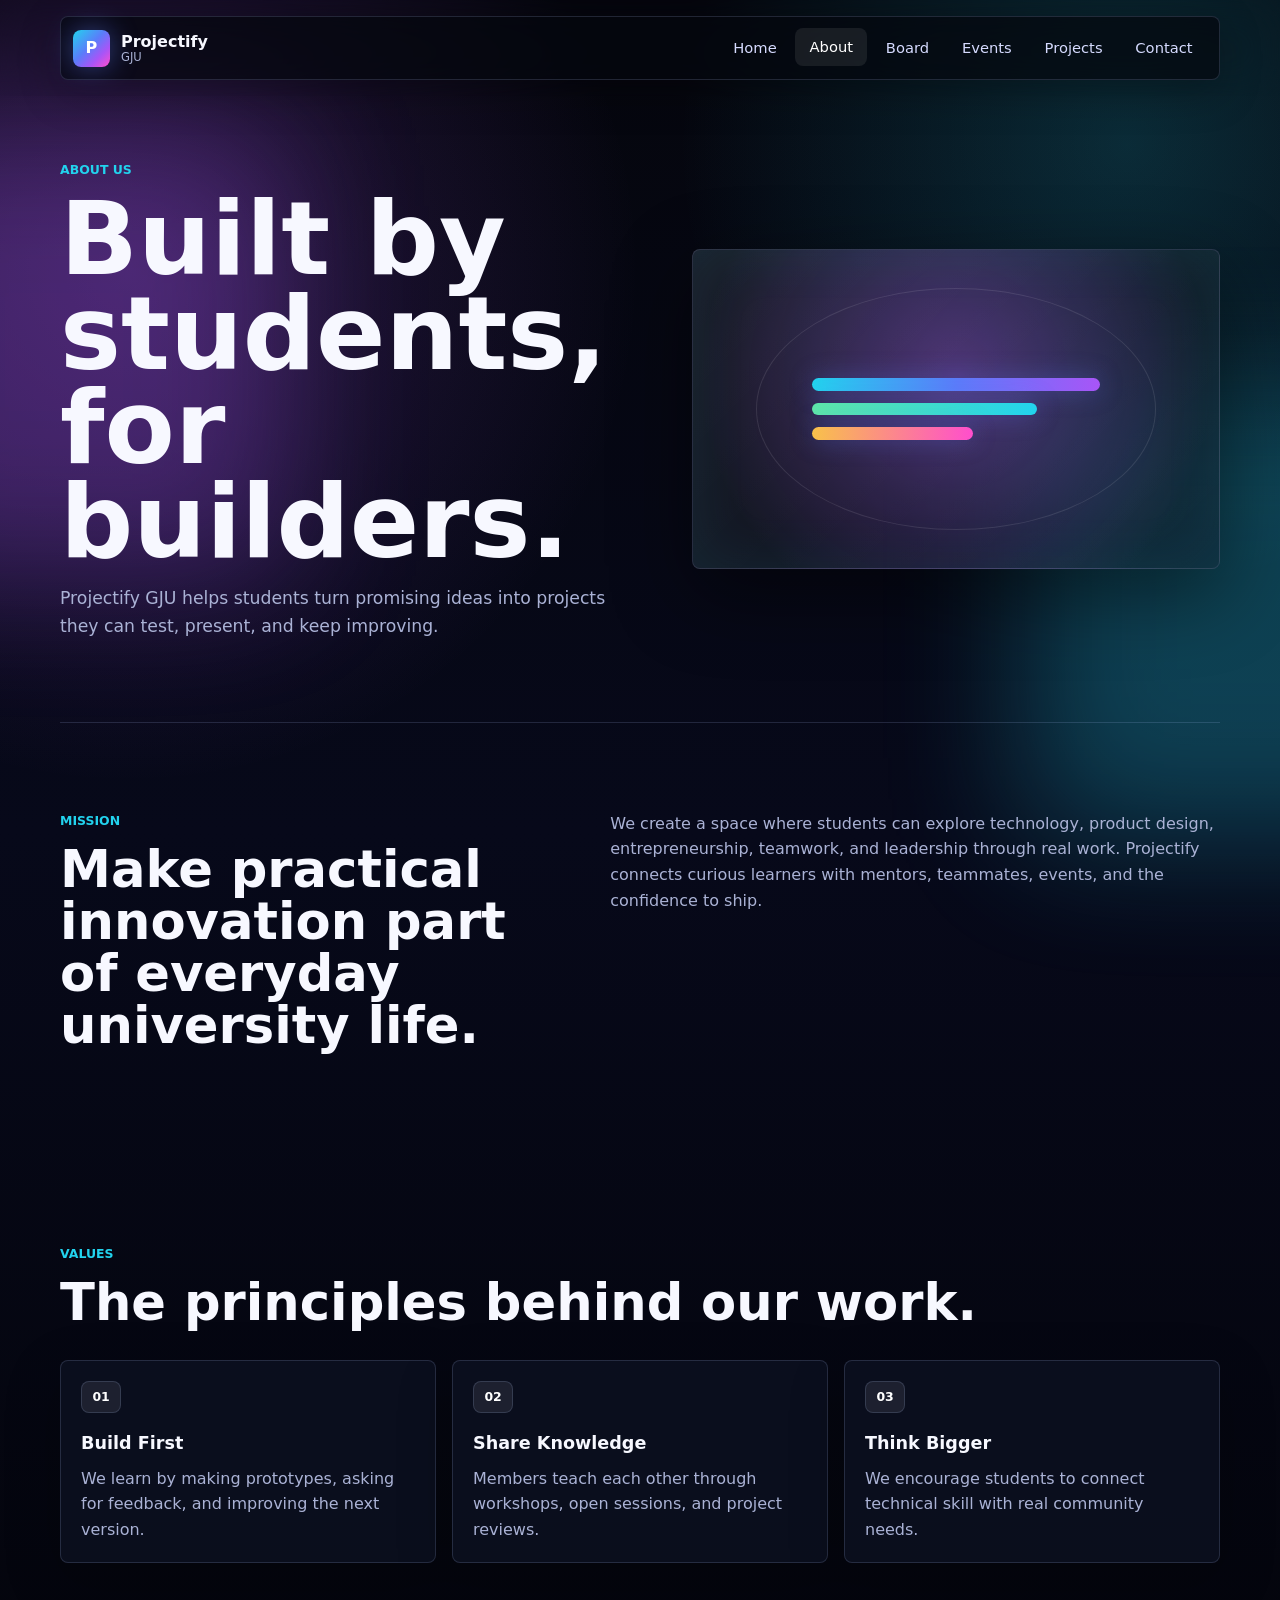
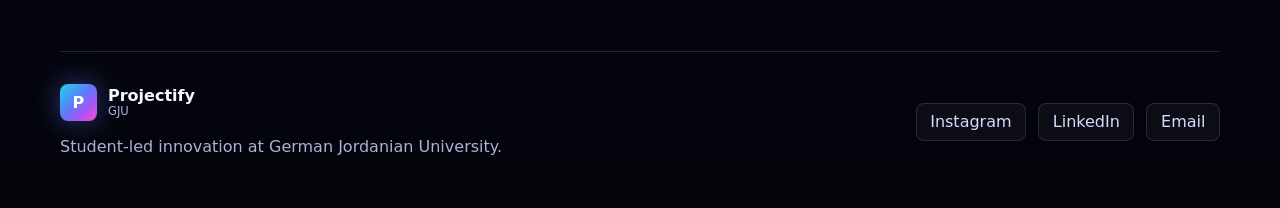
==== about.html @ 3b8bbc5c "Initial Projectify website" ====
<!DOCTYPE html>
<html lang="en">
<head>
  <meta charset="UTF-8" />
  <meta name="viewport" content="width=device-width, initial-scale=1.0" />
  <title>About | Projectify GJU</title>
  <meta name="description" content="Learn about Projectify GJU, its mission, values, and student innovation community." />
  <link rel="stylesheet" href="style.css" />
</head>
<body>
  <div class="site-glow site-glow-one"></div>
  <div class="site-glow site-glow-two"></div>

  <header class="nav-shell">
    <nav class="navbar" aria-label="Primary navigation">
      <a class="brand" href="index.html"><span class="brand-mark">P</span><span><strong>Projectify</strong><small>GJU</small></span></a>
      <button class="nav-toggle" type="button" aria-label="Open navigation" aria-expanded="false"><span></span><span></span><span></span></button>
      <div class="nav-links" data-nav-links>
        <a href="index.html">Home</a>
        <a href="about.html">About</a>
        <a href="board.html">Board</a>
        <a href="events.html">Events</a>
        <a href="projects.html">Projects</a>
        <a href="contact.html">Contact</a>
      </div>
    </nav>
  </header>

  <main>
    <section class="section page-hero">
      <div class="page-hero-grid">
        <div class="reveal">
          <p class="eyebrow">About Us</p>
          <h1>Built by students, for builders.</h1>
          <p class="page-intro">Projectify GJU helps students turn promising ideas into projects they can test, present, and keep improving.</p>
        </div>
        <div class="page-visual reveal" aria-hidden="true">
          <div class="visual-panel">
            <span class="visual-line"></span>
            <span class="visual-line"></span>
            <span class="visual-line"></span>
          </div>
        </div>
      </div>
    </section>

    <section class="section split-section reveal">
      <div>
        <p class="eyebrow">Mission</p>
        <h2>Make practical innovation part of everyday university life.</h2>
      </div>
      <p>We create a space where students can explore technology, product design, entrepreneurship, teamwork, and leadership through real work. Projectify connects curious learners with mentors, teammates, events, and the confidence to ship.</p>
    </section>

    <section class="section reveal">
      <div class="section-heading">
        <p class="eyebrow">Values</p>
        <h2>The principles behind our work.</h2>
      </div>
      <div class="card-grid three-columns">
        <article class="value-card">
          <span class="card-icon">01</span>
          <h3>Build First</h3>
          <p>We learn by making prototypes, asking for feedback, and improving the next version.</p>
        </article>
        <article class="value-card">
          <span class="card-icon">02</span>
          <h3>Share Knowledge</h3>
          <p>Members teach each other through workshops, open sessions, and project reviews.</p>
        </article>
        <article class="value-card">
          <span class="card-icon">03</span>
          <h3>Think Bigger</h3>
          <p>We encourage students to connect technical skill with real community needs.</p>
        </article>
      </div>
    </section>
  </main>

  <footer class="footer">
    <div>
      <a class="brand footer-brand" href="index.html"><span class="brand-mark">P</span><span><strong>Projectify</strong><small>GJU</small></span></a>
      <p>Student-led innovation at German Jordanian University.</p>
    </div>
    <div class="social-links">
      <a href="https://www.instagram.com/" target="_blank" rel="noreferrer">Instagram</a>
      <a href="https://www.linkedin.com/" target="_blank" rel="noreferrer">LinkedIn</a>
      <a href="mailto:projectify@gju.edu.jo">Email</a>
    </div>
  </footer>

  <script src="script.js"></script>
</body>
</html>
---- style.css ----
/* Projectify GJU shared design system */
:root {
  --bg: #05060d;
  --bg-soft: #0b1020;
  --panel: rgba(13, 18, 35, 0.72);
  --panel-strong: rgba(18, 24, 46, 0.92);
  --text: #f7f8ff;
  --muted: #aab2d5;
  --muted-strong: #d6dbff;
  --line: rgba(180, 196, 255, 0.16);
  --cyan: #22d3ee;
  --blue: #5b7cfa;
  --violet: #a855f7;
  --pink: #ff4ecd;
  --amber: #f8c14a;
  --green: #5ee6a8;
  --shadow: 0 24px 80px rgba(0, 0, 0, 0.48);
  --radius: 8px;
  --max-width: 1160px;
}

* {
  box-sizing: border-box;
}

html {
  scroll-behavior: smooth;
}

body {
  margin: 0;
  min-height: 100vh;
  color: var(--text);
  font-family: Inter, ui-sans-serif, system-ui, -apple-system, BlinkMacSystemFont, "Segoe UI", sans-serif;
  background:
    radial-gradient(circle at 10% 15%, rgba(168, 85, 247, 0.22), transparent 32rem),
    radial-gradient(circle at 88% 8%, rgba(34, 211, 238, 0.18), transparent 28rem),
    linear-gradient(180deg, #05060d 0%, #07091a 46%, #03040a 100%);
  line-height: 1.6;
  overflow-x: hidden;
}

body.nav-open {
  overflow: hidden;
}

a {
  color: inherit;
  text-decoration: none;
}

img,
svg {
  max-width: 100%;
}

.site-glow {
  position: fixed;
  width: 28rem;
  height: 28rem;
  pointer-events: none;
  filter: blur(70px);
  opacity: 0.28;
  z-index: -1;
}

.site-glow-one {
  top: 8rem;
  left: -10rem;
  background: var(--violet);
}

.site-glow-two {
  right: -12rem;
  bottom: 4rem;
  background: var(--cyan);
}

.nav-shell {
  position: sticky;
  top: 0;
  z-index: 20;
  padding: 1rem;
  backdrop-filter: blur(22px);
}

.navbar {
  width: min(var(--max-width), calc(100vw - 2rem));
  margin: 0 auto;
  display: flex;
  align-items: center;
  justify-content: space-between;
  gap: 1rem;
  padding: 0.75rem;
  border: 1px solid var(--line);
  border-radius: var(--radius);
  background: rgba(5, 7, 15, 0.72);
  box-shadow: 0 12px 40px rgba(0, 0, 0, 0.28);
}

.brand {
  display: inline-flex;
  align-items: center;
  gap: 0.7rem;
  min-width: max-content;
}

.brand-mark {
  width: 2.3rem;
  height: 2.3rem;
  display: grid;
  place-items: center;
  border-radius: var(--radius);
  color: white;
  font-weight: 900;
  background: linear-gradient(135deg, var(--cyan), var(--blue) 45%, var(--violet) 72%, var(--pink));
  box-shadow: 0 0 28px rgba(91, 124, 250, 0.48);
}

.brand strong,
.brand small {
  display: block;
  line-height: 1.05;
}

.brand strong {
  font-size: 1rem;
  letter-spacing: 0;
}

.brand small {
  color: var(--muted);
  font-size: 0.72rem;
}

.nav-links {
  display: flex;
  align-items: center;
  gap: 0.25rem;
}

.nav-links a {
  min-height: 2.4rem;
  display: inline-flex;
  align-items: center;
  justify-content: center;
  padding: 0 0.9rem;
  border-radius: var(--radius);
  color: var(--muted-strong);
  font-size: 0.92rem;
  transition: background 180ms ease, color 180ms ease, transform 180ms ease;
}

.nav-links a:hover,
.nav-links a.active {
  color: white;
  background: rgba(255, 255, 255, 0.08);
  transform: translateY(-1px);
}

.nav-toggle {
  display: none;
  width: 2.5rem;
  height: 2.5rem;
  border: 1px solid var(--line);
  border-radius: var(--radius);
  background: rgba(255, 255, 255, 0.05);
  cursor: pointer;
}

.nav-toggle span {
  display: block;
  width: 1.1rem;
  height: 2px;
  margin: 0.25rem auto;
  background: white;
  transition: transform 180ms ease, opacity 180ms ease;
}

.nav-toggle[aria-expanded="true"] span:nth-child(1) {
  transform: translateY(6px) rotate(45deg);
}

.nav-toggle[aria-expanded="true"] span:nth-child(2) {
  opacity: 0;
}

.nav-toggle[aria-expanded="true"] span:nth-child(3) {
  transform: translateY(-6px) rotate(-45deg);
}

.section {
  width: min(var(--max-width), calc(100vw - 2rem));
  margin: 0 auto;
  padding: 5.5rem 0;
}

.hero {
  min-height: calc(100vh - 5.5rem);
  display: grid;
  align-items: center;
  padding-top: 3rem;
}

.hero-grid,
.page-hero-grid {
  display: grid;
  grid-template-columns: minmax(0, 1.05fr) minmax(18rem, 0.95fr);
  gap: 3rem;
  align-items: center;
}

.eyebrow {
  margin: 0 0 0.75rem;
  color: var(--cyan);
  font-size: 0.78rem;
  font-weight: 800;
  text-transform: uppercase;
}

h1,
h2,
h3,
p {
  margin-top: 0;
}

h1 {
  margin-bottom: 1rem;
  font-size: clamp(3rem, 8vw, 7.4rem);
  line-height: 0.92;
  letter-spacing: 0;
}

h2 {
  margin-bottom: 1rem;
  font-size: clamp(2rem, 4vw, 4rem);
  line-height: 1.02;
  letter-spacing: 0;
}

h3 {
  margin-bottom: 0.55rem;
  font-size: 1.1rem;
}

p {
  color: var(--muted);
}

.hero-slogan {
  max-width: 48rem;
  color: white;
  font-size: clamp(1.35rem, 2.2vw, 2rem);
  line-height: 1.2;
}

.hero-text,
.page-intro {
  max-width: 42rem;
  font-size: 1.08rem;
}

.hero-actions,
.form-actions {
  display: flex;
  flex-wrap: wrap;
  gap: 0.8rem;
  margin-top: 2rem;
}

.btn {
  min-height: 2.9rem;
  display: inline-flex;
  align-items: center;
  justify-content: center;
  gap: 0.5rem;
  padding: 0 1.1rem;
  border: 1px solid transparent;
  border-radius: var(--radius);
  font-weight: 800;
  transition: transform 180ms ease, box-shadow 180ms ease, border-color 180ms ease, background 180ms ease;
}

.btn:hover {
  transform: translateY(-2px);
}

.btn-primary {
  color: white;
  background: linear-gradient(135deg, var(--cyan), var(--blue) 48%, var(--violet));
  box-shadow: 0 0 36px rgba(91, 124, 250, 0.42);
}

.btn-secondary {
  color: white;
  border-color: var(--line);
  background: rgba(255, 255, 255, 0.06);
}

.btn-secondary:hover {
  border-color: rgba(34, 211, 238, 0.44);
  box-shadow: 0 0 28px rgba(34, 211, 238, 0.18);
}

.hero-visual,
.page-visual {
  min-height: 28rem;
  display: grid;
  place-items: center;
  border: 1px solid var(--line);
  border-radius: var(--radius);
  background:
    linear-gradient(135deg, rgba(255, 255, 255, 0.08), rgba(255, 255, 255, 0.02)),
    radial-gradient(circle at 50% 40%, rgba(168, 85, 247, 0.38), transparent 16rem),
    rgba(9, 13, 27, 0.54);
  box-shadow: var(--shadow), inset 0 0 60px rgba(34, 211, 238, 0.08);
  overflow: hidden;
  position: relative;
}

.hero-visual::before,
.page-visual::before {
  content: "";
  position: absolute;
  inset: 12%;
  border: 1px solid rgba(255, 255, 255, 0.1);
  border-radius: 50%;
  animation: spin 18s linear infinite;
}

.logo-orbit {
  width: min(22rem, 68vw);
  aspect-ratio: 1;
  display: grid;
  place-items: center;
  border-radius: 50%;
  border: 1px solid rgba(255, 255, 255, 0.16);
  background: radial-gradient(circle, rgba(34, 211, 238, 0.16), transparent 64%);
  position: relative;
}

.logo-core {
  width: 48%;
  aspect-ratio: 1;
  display: grid;
  place-items: center;
  border-radius: 50%;
  background: linear-gradient(135deg, var(--cyan), var(--blue), var(--violet), var(--pink));
  box-shadow: 0 0 70px rgba(168, 85, 247, 0.62);
}

.logo-core span {
  font-size: clamp(4rem, 10vw, 7rem);
  font-weight: 950;
  line-height: 1;
}

.orbit-dot {
  width: 0.75rem;
  height: 0.75rem;
  position: absolute;
  border-radius: 50%;
  background: var(--cyan);
  box-shadow: 0 0 24px currentColor;
}

.dot-one {
  top: 14%;
  left: 28%;
  color: var(--cyan);
}

.dot-two {
  right: 12%;
  top: 48%;
  color: var(--pink);
}

.dot-three {
  bottom: 15%;
  left: 42%;
  color: var(--amber);
}

.split-section {
  display: grid;
  grid-template-columns: minmax(0, 0.85fr) minmax(0, 1fr);
  gap: 2rem;
  align-items: start;
  border-top: 1px solid var(--line);
}

.stats-grid,
.card-grid,
.board-grid,
.contact-grid {
  display: grid;
  gap: 1rem;
}

.stats-grid {
  grid-template-columns: repeat(4, minmax(0, 1fr));
}

.stat-card,
.feature-card,
.person-card,
.event-card,
.project-card,
.contact-card,
.value-card {
  border: 1px solid var(--line);
  border-radius: var(--radius);
  background: var(--panel);
  box-shadow: 0 18px 56px rgba(0, 0, 0, 0.22);
  transition: transform 180ms ease, border-color 180ms ease, background 180ms ease, box-shadow 180ms ease;
}

.stat-card:hover,
.feature-card:hover,
.person-card:hover,
.event-card:hover,
.project-card:hover,
.contact-card:hover,
.value-card:hover {
  transform: translateY(-4px);
  border-color: rgba(34, 211, 238, 0.38);
  background: var(--panel-strong);
  box-shadow: 0 22px 70px rgba(34, 211, 238, 0.1);
}

.stat-card {
  min-height: 9.5rem;
  display: flex;
  flex-direction: column;
  justify-content: flex-end;
  padding: 1.25rem;
}

.stat-card strong {
  display: block;
  font-size: clamp(2.2rem, 5vw, 4rem);
  line-height: 1;
}

.stat-card span {
  color: var(--muted);
}

.section-heading {
  margin-bottom: 2rem;
}

.row-heading {
  display: flex;
  align-items: end;
  justify-content: space-between;
  gap: 1rem;
}

.text-link {
  color: var(--cyan);
  font-weight: 800;
}

.text-link:hover {
  color: white;
}

.three-columns {
  grid-template-columns: repeat(3, minmax(0, 1fr));
}

.two-columns {
  grid-template-columns: repeat(2, minmax(0, 1fr));
}

.feature-card,
.value-card,
.project-card,
.event-card,
.contact-card {
  padding: 1.25rem;
}

.card-icon,
.tag {
  display: inline-flex;
  align-items: center;
  justify-content: center;
  min-height: 2rem;
  padding: 0 0.65rem;
  margin-bottom: 1rem;
  border-radius: var(--radius);
  color: white;
  font-size: 0.78rem;
  font-weight: 900;
  background: rgba(255, 255, 255, 0.08);
  border: 1px solid var(--line);
}

.timeline {
  display: grid;
  gap: 0.85rem;
}

.timeline-item {
  display: grid;
  grid-template-columns: 6rem minmax(0, 1fr);
  gap: 1rem;
  padding: 1.1rem;
  border: 1px solid var(--line);
  border-radius: var(--radius);
  background: rgba(255, 255, 255, 0.045);
}

.timeline-item time {
  color: var(--amber);
  font-weight: 900;
}

.timeline-item p,
.feature-card p,
.event-card p,
.project-card p,
.person-card p,
.contact-card p,
.value-card p {
  margin-bottom: 0;
}

.board-preview,
.board-grid {
  display: grid;
  grid-template-columns: repeat(3, minmax(0, 1fr));
  gap: 1rem;
}

.person-card {
  padding: 1.2rem;
}

.avatar {
  width: 4rem;
  height: 4rem;
  display: grid;
  place-items: center;
  margin-bottom: 1rem;
  border-radius: 50%;
  color: white;
  font-weight: 950;
  background: linear-gradient(135deg, var(--blue), var(--violet), var(--pink));
  box-shadow: 0 0 34px rgba(168, 85, 247, 0.38);
}

.contact-band {
  display: flex;
  align-items: center;
  justify-content: space-between;
  gap: 2rem;
  padding: 2rem;
  margin-bottom: 5rem;
  border: 1px solid rgba(34, 211, 238, 0.26);
  border-radius: var(--radius);
  background:
    radial-gradient(circle at 20% 30%, rgba(34, 211, 238, 0.18), transparent 20rem),
    radial-gradient(circle at 75% 50%, rgba(255, 78, 205, 0.14), transparent 22rem),
    rgba(10, 15, 30, 0.86);
}

.page-hero {
  padding-top: 4rem;
  padding-bottom: 4rem;
}

.page-visual {
  min-height: 20rem;
}

.visual-panel {
  width: min(18rem, 70vw);
  display: grid;
  gap: 0.75rem;
  z-index: 1;
}

.visual-line {
  height: 0.8rem;
  border-radius: 999px;
  background: linear-gradient(90deg, var(--cyan), var(--blue), var(--violet));
  box-shadow: 0 0 24px rgba(91, 124, 250, 0.34);
}

.visual-line:nth-child(2) {
  width: 78%;
  background: linear-gradient(90deg, var(--green), var(--cyan));
}

.visual-line:nth-child(3) {
  width: 56%;
  background: linear-gradient(90deg, var(--amber), var(--pink));
}

.event-card,
.project-card {
  display: flex;
  flex-direction: column;
  min-height: 16rem;
}

.event-meta,
.project-meta {
  display: flex;
  flex-wrap: wrap;
  gap: 0.5rem;
  margin-top: auto;
  padding-top: 1.25rem;
}

.project-status,
.event-date {
  color: var(--cyan);
  font-weight: 900;
}

.contact-grid {
  grid-template-columns: minmax(0, 0.85fr) minmax(0, 1.15fr);
  align-items: start;
}

.contact-list {
  display: grid;
  gap: 1rem;
}

.contact-form {
  display: grid;
  gap: 1rem;
  padding: 1.25rem;
  border: 1px solid var(--line);
  border-radius: var(--radius);
  background: var(--panel);
}

.field {
  display: grid;
  gap: 0.45rem;
}

.field label {
  color: var(--muted-strong);
  font-weight: 800;
}

.field input,
.field select,
.field textarea {
  width: 100%;
  min-height: 2.9rem;
  border: 1px solid var(--line);
  border-radius: var(--radius);
  padding: 0.75rem 0.85rem;
  color: white;
  background: rgba(255, 255, 255, 0.055);
  font: inherit;
  outline: none;
  transition: border-color 180ms ease, box-shadow 180ms ease;
}

.field textarea {
  min-height: 9rem;
  resize: vertical;
}

.field input:focus,
.field select:focus,
.field textarea:focus {
  border-color: rgba(34, 211, 238, 0.68);
  box-shadow: 0 0 0 4px rgba(34, 211, 238, 0.1);
}

.footer {
  width: min(var(--max-width), calc(100vw - 2rem));
  margin: 0 auto;
  padding: 2rem 0 3rem;
  display: flex;
  align-items: center;
  justify-content: space-between;
  gap: 2rem;
  border-top: 1px solid var(--line);
}

.footer p {
  margin: 0.8rem 0 0;
}

.social-links {
  display: flex;
  flex-wrap: wrap;
  gap: 0.75rem;
}

.social-links a {
  min-height: 2.4rem;
  display: inline-flex;
  align-items: center;
  padding: 0 0.85rem;
  border: 1px solid var(--line);
  border-radius: var(--radius);
  color: var(--muted-strong);
  background: rgba(255, 255, 255, 0.04);
}

.social-links a:hover {
  color: white;
  border-color: rgba(34, 211, 238, 0.5);
}

.reveal {
  opacity: 0;
  transform: translateY(18px);
  transition: opacity 600ms ease, transform 600ms ease;
}

.reveal.visible {
  opacity: 1;
  transform: translateY(0);
}

@keyframes spin {
  to {
    transform: rotate(360deg);
  }
}

@media (max-width: 860px) {
  .nav-toggle {
    display: block;
  }

  .nav-links {
    position: fixed;
    inset: 5.5rem 1rem auto 1rem;
    display: none;
    flex-direction: column;
    align-items: stretch;
    padding: 0.75rem;
    border: 1px solid var(--line);
    border-radius: var(--radius);
    background: rgba(5, 7, 15, 0.96);
    box-shadow: var(--shadow);
  }

  .nav-links.open {
    display: flex;
  }

  .nav-links a {
    justify-content: flex-start;
  }

  .hero-grid,
  .page-hero-grid,
  .split-section,
  .contact-grid {
    grid-template-columns: 1fr;
  }

  .hero {
    min-height: auto;
  }

  .hero-visual,
  .page-visual {
    min-height: 22rem;
  }

  .stats-grid,
  .three-columns,
  .two-columns,
  .board-preview,
  .board-grid {
    grid-template-columns: 1fr;
  }

  .row-heading,
  .contact-band,
  .footer {
    align-items: flex-start;
    flex-direction: column;
  }
}

@media (max-width: 520px) {
  .section {
    padding: 4rem 0;
  }

  .navbar {
    width: calc(100vw - 1rem);
  }

  .hero-actions,
  .form-actions {
    flex-direction: column;
  }

  .btn {
    width: 100%;
  }

  .timeline-item {
    grid-template-columns: 1fr;
  }

  .contact-band {
    padding: 1.25rem;
  }
}
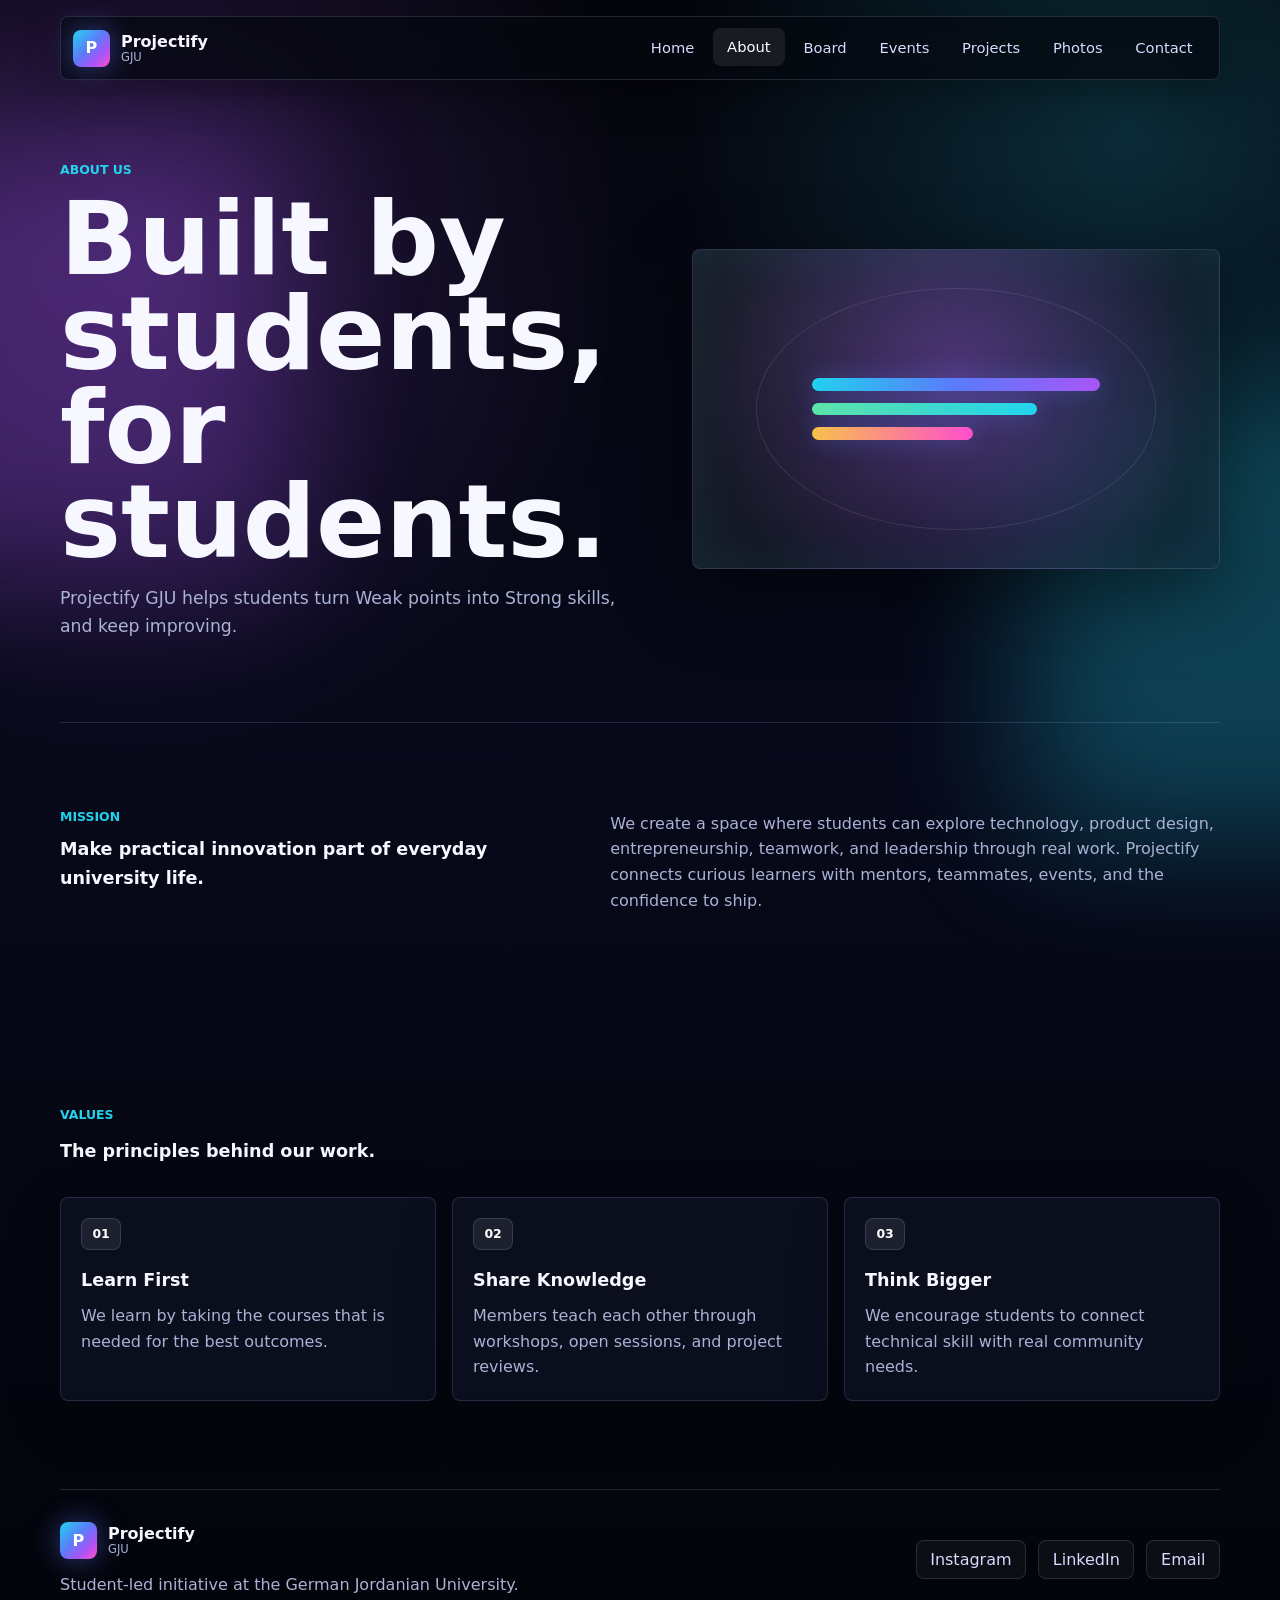
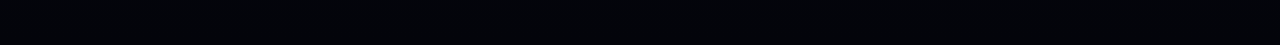
==== commit de66ecef: "Add files via upload" ====
--- a/about.html
+++ b/about.html
@@ -21,6 +21,7 @@
         <a href="board.html">Board</a>
         <a href="events.html">Events</a>
         <a href="projects.html">Projects</a>
+        <a href="photos.html">Photos</a>
         <a href="contact.html">Contact</a>
       </div>
     </nav>
@@ -31,8 +32,8 @@
       <div class="page-hero-grid">
         <div class="reveal">
           <p class="eyebrow">About Us</p>
-          <h1>Built by students, for builders.</h1>
-          <p class="page-intro">Projectify GJU helps students turn promising ideas into projects they can test, present, and keep improving.</p>
+          <h1>Built by students, for students.</h1>
+          <p class="page-intro">Projectify GJU helps students turn Weak points into Strong skills, and keep improving.</p>
         </div>
         <div class="page-visual reveal" aria-hidden="true">
           <div class="visual-panel">
@@ -46,8 +47,8 @@
 
     <section class="section split-section reveal">
       <div>
-        <p class="eyebrow">Mission</p>
-        <h2>Make practical innovation part of everyday university life.</h2>
+        <h2 class="eyebrow">Mission</h2>
+        <h3>Make practical innovation part of everyday university life.</h3>
       </div>
       <p>We create a space where students can explore technology, product design, entrepreneurship, teamwork, and leadership through real work. Projectify connects curious learners with mentors, teammates, events, and the confidence to ship.</p>
     </section>
@@ -55,13 +56,13 @@
     <section class="section reveal">
       <div class="section-heading">
         <p class="eyebrow">Values</p>
-        <h2>The principles behind our work.</h2>
+        <h3>The principles behind our work.</h3>
       </div>
       <div class="card-grid three-columns">
         <article class="value-card">
           <span class="card-icon">01</span>
-          <h3>Build First</h3>
-          <p>We learn by making prototypes, asking for feedback, and improving the next version.</p>
+          <h3>Learn First</h3>
+          <p>We learn by taking the courses that is needed for the best outcomes.</p>
         </article>
         <article class="value-card">
           <span class="card-icon">02</span>
@@ -80,12 +81,12 @@
   <footer class="footer">
     <div>
       <a class="brand footer-brand" href="index.html"><span class="brand-mark">P</span><span><strong>Projectify</strong><small>GJU</small></span></a>
-      <p>Student-led innovation at German Jordanian University.</p>
+      <p>Student-led initiative at the German Jordanian University.</p>
     </div>
     <div class="social-links">
-      <a href="https://www.instagram.com/" target="_blank" rel="noreferrer">Instagram</a>
-      <a href="https://www.linkedin.com/" target="_blank" rel="noreferrer">LinkedIn</a>
-      <a href="mailto:projectify@gju.edu.jo">Email</a>
+      <a href="https://www.instagram.com/projectifygju/" target="_blank" rel="noreferrer">Instagram</a>
+      <a href="https://www.linkedin.com/company/projectify-gju/people/?viewAsMember=true" target="_blank" rel="noreferrer">LinkedIn</a>
+      <a href="mailto:projectify.DSA@gju.edu.jo">Email</a>
     </div>
   </footer>
 
--- a/style.css
+++ b/style.css
@@ -634,6 +634,149 @@
   gap: 1rem;
 }
 
+.photo-hero-card {
+  background:
+    linear-gradient(135deg, rgba(255, 255, 255, 0.08), rgba(255, 255, 255, 0.02)),
+    radial-gradient(circle at 28% 30%, rgba(34, 211, 238, 0.24), transparent 15rem),
+    radial-gradient(circle at 70% 65%, rgba(255, 78, 205, 0.24), transparent 16rem),
+    rgba(9, 13, 27, 0.54);
+}
+
+.photo-stack {
+  width: min(19rem, 72vw);
+  aspect-ratio: 1;
+  position: relative;
+  z-index: 1;
+}
+
+.photo-stack span {
+  position: absolute;
+  inset: 12%;
+  border: 1px solid rgba(255, 255, 255, 0.14);
+  border-radius: var(--radius);
+  background:
+    linear-gradient(135deg, rgba(34, 211, 238, 0.28), rgba(168, 85, 247, 0.22)),
+    rgba(255, 255, 255, 0.06);
+  box-shadow: 0 20px 60px rgba(0, 0, 0, 0.28);
+}
+
+.photo-stack span:nth-child(1) {
+  transform: rotate(-10deg) translate(-1.4rem, 0.8rem);
+}
+
+.photo-stack span:nth-child(2) {
+  transform: rotate(7deg) translate(1.2rem, 0.4rem);
+}
+
+.photo-stack span:nth-child(3) {
+  background:
+    linear-gradient(135deg, rgba(248, 193, 74, 0.2), rgba(255, 78, 205, 0.24)),
+    rgba(255, 255, 255, 0.07);
+  transform: rotate(-1deg);
+}
+
+.photo-count {
+  color: var(--cyan);
+  font-weight: 900;
+}
+
+.photo-gallery {
+  display: grid;
+  grid-template-columns: repeat(3, minmax(0, 1fr));
+  grid-auto-flow: dense;
+  gap: 1rem;
+}
+
+.photo-card {
+  min-height: 17rem;
+  border: 1px solid var(--line);
+  border-radius: var(--radius);
+  background: var(--panel);
+  overflow: hidden;
+  cursor: pointer;
+  box-shadow: 0 18px 56px rgba(0, 0, 0, 0.22);
+  transition: transform 180ms ease, border-color 180ms ease, box-shadow 180ms ease;
+}
+
+.photo-card:nth-child(5n + 1) {
+  grid-row: span 2;
+}
+
+.photo-card:nth-child(7n + 3) {
+  grid-column: span 2;
+}
+
+.photo-card:hover {
+  transform: translateY(-4px);
+  border-color: rgba(34, 211, 238, 0.42);
+  box-shadow: 0 24px 70px rgba(34, 211, 238, 0.12);
+}
+
+.photo-card img {
+  width: 100%;
+  height: 100%;
+  min-height: inherit;
+  display: block;
+  object-fit: cover;
+  transition: transform 300ms ease, filter 300ms ease;
+}
+
+.photo-card:hover img {
+  transform: scale(1.045);
+  filter: saturate(1.12);
+}
+
+.gallery-empty {
+  grid-column: 1 / -1;
+  padding: 1.5rem;
+  border: 1px solid var(--line);
+  border-radius: var(--radius);
+  background: var(--panel);
+}
+
+.gallery-empty p {
+  margin-bottom: 0;
+}
+
+.lightbox {
+  position: fixed;
+  inset: 0;
+  display: none;
+  place-items: center;
+  padding: 1rem;
+  background: rgba(1, 3, 10, 0.9);
+  backdrop-filter: blur(18px);
+  z-index: 80;
+}
+
+.lightbox.open {
+  display: grid;
+}
+
+.lightbox img {
+  max-width: min(96vw, 72rem);
+  max-height: 86vh;
+  border: 1px solid var(--line);
+  border-radius: var(--radius);
+  box-shadow: var(--shadow);
+  object-fit: contain;
+}
+
+.lightbox-close {
+  position: fixed;
+  top: 1rem;
+  right: 1rem;
+  width: 2.7rem;
+  height: 2.7rem;
+  border: 1px solid var(--line);
+  border-radius: var(--radius);
+  color: white;
+  background: rgba(255, 255, 255, 0.08);
+  font-size: 1.8rem;
+  line-height: 1;
+  cursor: pointer;
+}
+
 .contact-form {
   display: grid;
   gap: 1rem;
@@ -780,8 +923,15 @@
   .three-columns,
   .two-columns,
   .board-preview,
-  .board-grid {
+  .board-grid,
+  .photo-gallery {
     grid-template-columns: 1fr;
+  }
+
+  .photo-card:nth-child(5n + 1),
+  .photo-card:nth-child(7n + 3) {
+    grid-column: auto;
+    grid-row: auto;
   }
 
   .row-heading,
